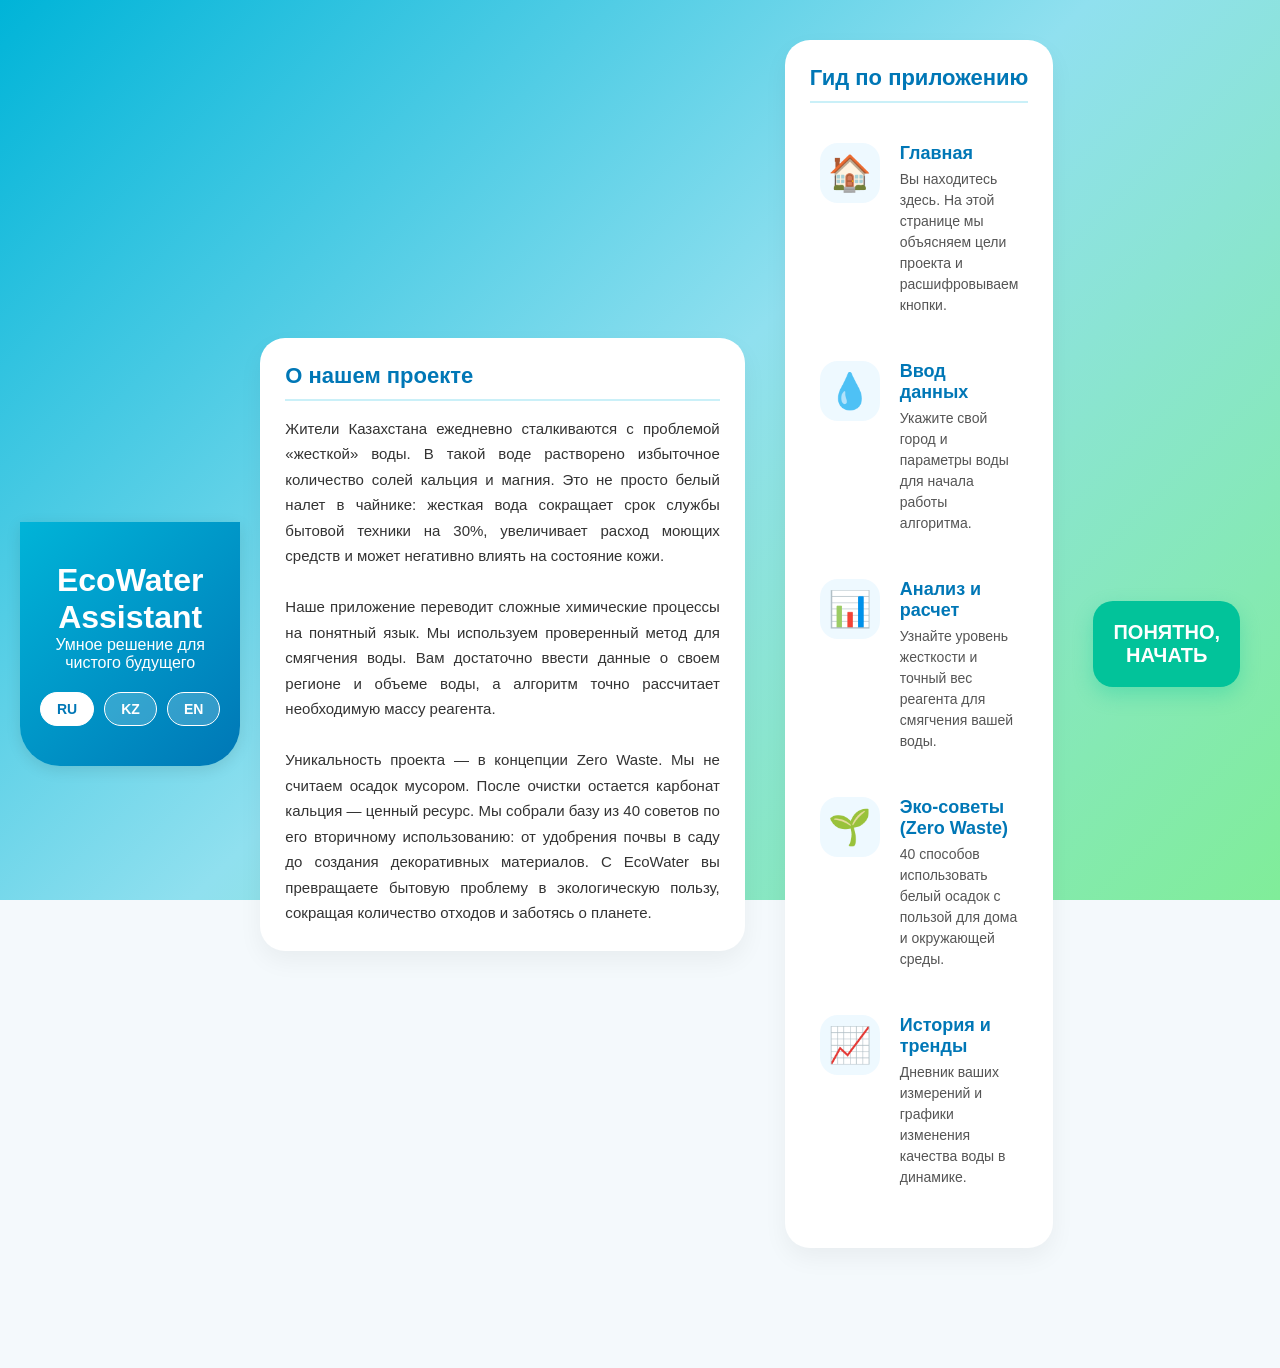
==== index.html @ 664e5698 "Add files via upload" ====
<!DOCTYPE html>
<html lang="ru">
<head>
    <meta charset="UTF-8">
    <meta name="viewport" content="width=device-width, initial-scale=1.0">
    <title>EcoWater Assistant - Главная</title>
    <link rel="stylesheet" href="style2.css">
    <style>
        /* Дополнительные стили для главной страницы */
        body { background-color: #f4f9fc; margin: 0; padding-bottom: 100px; font-family: 'Segoe UI', Tahoma, Geneva, Verdana, sans-serif; }
        
        .welcome-header {
            background: linear-gradient(135deg, #00B4D8 0%, #0077B6 100%);
            color: white;
            padding: 40px 20px;
            text-align: center;
            border-radius: 0 0 40px 40px;
            box-shadow: 0 4px 15px rgba(0,0,0,0.1);
        }

        .language-picker {
            margin-top: 20px;
            display: flex;
            justify-content: center;
            gap: 10px;
        }

        .lang-btn {
            background: rgba(255, 255, 255, 0.2);
            border: 1px solid white;
            color: white;
            padding: 8px 16px;
            border-radius: 20px;
            cursor: pointer;
            font-size: 14px;
            transition: 0.3s;
        }

        .lang-btn.active { background: white; color: #0077B6; font-weight: bold; }

        .content-card {
            background: white;
            margin: 20px;
            padding: 25px;
            border-radius: 25px;
            box-shadow: 0 10px 25px rgba(0,0,0,0.05);
        }

        .section-title {
            color: #0077B6;
            font-size: 22px;
            margin-bottom: 15px;
            border-bottom: 2px solid #caf0f8;
            padding-bottom: 10px;
        }

        .main-description {
            line-height: 1.7;
            color: #333;
            font-size: 15px;
            text-align: justify;
        }

        .icon-legend { margin-top: 30px; }

        .legend-item {
            display: flex;
            align-items: flex-start;
            margin-bottom: 25px;
            padding: 10px;
            border-radius: 15px;
            transition: 0.2s;
        }

        .legend-item:hover { background: #f0f7f9; }

        .legend-icon {
            font-size: 35px;
            margin-right: 20px;
            min-width: 60px;
            height: 60px;
            background: #eef9ff;
            display: flex;
            align-items: center;
            justify-content: center;
            border-radius: 18px;
        }

        .legend-text b { display: block; color: #0077B6; font-size: 18px; margin-bottom: 5px; }
        .legend-text p { margin: 0; color: #555; font-size: 14px; line-height: 1.5; }

        .start-action-btn {
            display: block;
            margin: 20px;
            background: #02C39A;
            color: white;
            text-decoration: none;
            text-align: center;
            padding: 20px;
            border-radius: 20px;
            font-weight: bold;
            font-size: 20px;
            box-shadow: 0 8px 20px rgba(2, 195, 154, 0.3);
            transition: 0.3s;
        }

        .start-action-btn:active { transform: scale(0.98); }
    </style>
</head>
<body>

    <div class="welcome-header">
        <h1 id="txt-title">EcoWater Assistant</h1>
        <p id="txt-subtitle">Умное решение для чистого будущего</p>
        
        <div class="language-picker">
            <button class="lang-btn" onclick="changeAppLang('ru')" id="btn-ru">RU</button>
            <button class="lang-btn" onclick="changeAppLang('kz')" id="b-kz">KZ</button>
            <button class="lang-btn" onclick="changeAppLang('en')" id="b-en">EN</button>
        </div>
    </div>

    <div class="content-card">
        <h3 id="txt-about-title" class="section-title">О нашем проекте</h3>
        <p id="txt-about-p" class="main-description">
            </p>
    </div>

    <div class="content-card">
        <h3 id="txt-guide-title" class="section-title">Гид по приложению</h3>
        
        <div class="icon-legend">
            <div class="legend-item">
                <div class="legend-icon">🏠</div>
                <div class="legend-text">
                    <b id="txt-i1-h">Главная</b>
                    <p id="txt-i1-p">Вы находитесь здесь. На этой странице мы объясняем цели проекта, его важность для экологии и как пользоваться каждой функцией.</p>
                </div>
            </div>

            <div class="legend-item">
                <div class="legend-icon">💧</div>
                <div class="legend-text">
                    <b id="txt-i2-h">Ввод данных</b>
                    <p id="txt-i2-p">Первый шаг к чистой воде. Укажите свой город, источник воды и её объем, чтобы алгоритм подготовил расчеты специально для вас.</p>
                </div>
            </div>

            <div class="legend-item">
                <div class="legend-icon">📊</div>
                <div class="legend-text">
                    <b id="txt-i3-h">Анализ и расчет</b>
                    <p id="txt-i3-p">Сердце приложения. Здесь вы узнаете уровень жесткости вашей воды и получите точный расчет реагента для её эффективного смягчения.</p>
                </div>
            </div>

            <div class="legend-item">
                <div class="legend-icon">🌱</div>
                <div class="legend-text">
                    <b id="txt-i4-h">Эко-советы (Zero Waste)</b>
                    <p id="txt-i4-p">Самый ценный раздел. Мы учим не выбрасывать белый осадок после очистки, а использовать его как ресурс в доме, саду или искусстве.</p>
                </div>
            </div>

            <div class="legend-item">
                <div class="legend-icon">📈</div>
                <div class="legend-text">
                    <b id="txt-i5-h">История и тренды</b>
                    <p id="txt-i5-p">Ваш личный журнал водных измерений. Следите за тем, как меняется качество воды в вашем регионе с помощью наглядных графиков.</p>
                </div>
            </div>
        </div>
    </div>

    <a href="screen2.html" class="start-action-btn" id="txt-start-btn">ПОНЯТНО, НАЧАТЬ</a>

    <script>
        const localization = {
            ru: {
                title: "EcoWater Assistant",
                subtitle: "Умное решение для чистого будущего",
                aboutTitle: "О нашем проекте",
                aboutP: "Жители Казахстана ежедневно сталкиваются с проблемой «жесткой» воды. В такой воде растворено избыточное количество солей кальция и магния. Это не просто белый налет в чайнике: жесткая вода сокращает срок службы бытовой техники на 30%, увеличивает расход моющих средств и может негативно влиять на состояние кожи. <br><br> Наше приложение переводит сложные химические процессы на понятный язык. Мы используем проверенный метод для смягчения воды. Вам достаточно ввести данные о своем регионе и объеме воды, а алгоритм точно рассчитает необходимую массу реагента. <br><br> Уникальность проекта — в концепции Zero Waste. Мы не считаем осадок мусором. После очистки остается карбонат кальция — ценный ресурс. Мы собрали базу из 40 советов по его вторичному использованию: от удобрения почвы в саду до создания декоративных материалов. С EcoWater вы превращаете бытовую проблему в экологическую пользу, сокращая количество отходов и заботясь о планете.",
                guideTitle: "Гид по приложению",
                i1h: "Главная", i1p: "Вы находитесь здесь. На этой странице мы объясняем цели проекта и расшифровываем кнопки.",
                i2h: "Ввод данных", i2p: "Укажите свой город и параметры воды для начала работы алгоритма.",
                i3h: "Анализ и расчет", i3p: "Узнайте уровень жесткости и точный вес реагента для смягчения вашей воды.",
                i4h: "Эко-советы (Zero Waste)", i4p: "40 способов использовать белый осадок с пользой для дома и окружающей среды.",
                i5h: "История и тренды", i5p: "Дневник ваших измерений и графики изменения качества воды в динамике.",
                start: "ПОНЯТНО, НАЧАТЬ"
            },
            kz: {
                title: "EcoWater Assistant",
                subtitle: "Таза болашаққа арналған ақылды шешім",
                aboutTitle: "Жоба туралы",
                aboutP: "Қазақстанның өңірлерінің тұрғындары күн сайын «қатты» су мәселесіне тап болады. Мұндай суда кальций мен магний тұздарының артық мөлшері еріген. Бұл тек шәйнектегі қақ емес: қатты су тұрмыстық техниканың қызмет ету мерзімін 30%-ға қысқартады және теріге кері әсер етуі мүмкін. <br><br> Біздің қосымша күрделі химиялық процестерді түсінікті тілге аударады. Біз суды жұмсартудың ғылыми дәлелденген әдісі — әктеуді қолданамыз. Аймақ пен су көлемі туралы мәліметтерді енгізсеңіз жеткілікті, алгоритм реагенттің қажетті массасын дәл есептейді. <br><br> Жобаның бірегейлігі — Zero Waste тұжырымдамасында. Біз тұнбаны қоқыс деп санамаймыз. Тазалаудан кейін кальций карбонаты қалады — бұл құнды ресурс. Біз оны қайта пайдаланудың 40 кеңесін жинадық: бақша топырағын тыңайтудан бастап сәндік материалдар жасауға дейін. EcoWater-мен сіз тұрмыстық мәселені экологиялық пайдаға айналдырып, қалдықтарды азайтасыз.",
                guideTitle: "Қосымша нұсқаулығы",
                i1h: "Басты бет", i1p: "Сіз осындасыз. Бұл бетте біз жобаның мақсаты мен батырмалардың мәнін түсіндіреміз.",
                i2h: "Мәлімет енгізу", i2p: "Алгоритм жұмысын бастау үшін қала мен су параметрлерін көрсетіңіз.",
                i3h: "Талдау мен есептеу", i3p: "Судың қаттылық деңгейін және оны жұмсартуға қажетті реагент салмағын біліңіз.",
                i4h: "Эко-кеңестер (Zero Waste)", i4p: "Ақ тұнбаны үй мен қоршаған ортаға пайдалы етіп қолданудың 40 жолы.",
                i5h: "Тарих пен трендтер", i5p: "Өлшеулер күнделігі және су сапасының өзгеру динамикасының графиктері.",
                start: "ТҮСІНІКТІ, БАСТАУ"
            },
            en: {
                title: "EcoWater Assistant",
                subtitle: "Smart Solution for a Clean Future",
                aboutTitle: "About Our Project",
                aboutP: "Residents of Kazakhstan face the problem of 'hard' water every day. Excess calcium and magnesium salts are dissolved in such water. This is not just lime in a kettle: hard water reduces the lifespan of appliances by 30% and can irritate the skin. <br><br> Our app translates complex chemical processes into simple language. We use the lime softening method — a scientifically proven way to soften water. Just enter your region and water volume, and the algorithm will calculate the exact mass of reagent needed. <br><br> The uniqueness of the project lies in the Zero Waste concept. We do not consider sediment as trash. Calcium carbonate remains after purification — it's a valuable resource. We have collected 40 tips for its reuse: from soil fertilization to creating decorative materials. With EcoWater, you turn a household problem into an environmental benefit, reducing waste and caring for the planet.",
                guideTitle: "App Guide",
                i1h: "Home", i1p: "You are here. This page explains our goals and the meaning of each function.",
                i2h: "Data Input", i2p: "Select your city and water parameters to start the algorithm.",
                i3h: "Analysis", i3p: "Discover the hardness level and get the precise reagent dose for softening.",
                i4h: "Eco-tips (Zero Waste)", i4p: "40 ways to reuse white sediment for your home and environment.",
                i5h: "History & Trends", i5p: "Your measurement log and charts showing water quality dynamics over time.",
                start: "I GOT IT, START"
            }
        };

        function changeAppLang(lang) {
            localStorage.setItem('userSelectedLang', lang);
            const data = localization[lang];
            
            document.getElementById('txt-title').innerText = data.title;
            document.getElementById('txt-subtitle').innerText = data.subtitle;
            document.getElementById('txt-about-title').innerText = data.aboutTitle;
            document.getElementById('txt-about-p').innerHTML = data.aboutP;
            document.getElementById('txt-guide-title').innerText = data.guideTitle;
            document.getElementById('txt-i1-h').innerText = data.i1h; document.getElementById('txt-i1-p').innerText = data.i1p;
            document.getElementById('txt-i2-h').innerText = data.i2h; document.getElementById('txt-i2-p').innerText = data.i2p;
            document.getElementById('txt-i3-h').innerText = data.i3h; document.getElementById('txt-i3-p').innerText = data.i3p;
            document.getElementById('txt-i4-h').innerText = data.i4h; document.getElementById('txt-i4-p').innerText = data.i4p;
            document.getElementById('txt-i5-h').innerText = data.i5h; document.getElementById('txt-i5-p').innerText = data.i5p;
            document.getElementById('txt-start-btn').innerText = data.start;

            // Стилизация кнопок языков
            document.querySelectorAll('.lang-btn').forEach(btn => btn.classList.remove('active'));
            if(lang === 'ru') document.getElementById('btn-ru').classList.add('active');
            if(lang === 'kz') document.getElementById('b-kz').classList.add('active');
            if(lang === 'en') document.getElementById('b-en').classList.add('active');
        }

        window.onload = () => {
            const saved = localStorage.getItem('userSelectedLang') || 'ru';
            changeAppLang(saved);
        };
    </script>
</body>
</html>
---- style2.css ----
/* ================= ФИНАЛЬНЫЙ СТИЛЬ WATERFIX ================= */
* {
    margin: 0;
    padding: 0;
    box-sizing: border-box;
    font-family: 'Segoe UI', Tahoma, sans-serif;
}

body {
    min-height: 100vh;
    background: linear-gradient(135deg, #00b4d8, #90e0ef, #80ed99);
    background-attachment: fixed;
    display: flex;
    justify-content: center; /* Центрирует контейнер по горизонтали на ПК */
    align-items: center;    /* Центрирует контейнер по вертикали на ПК */
    padding: 20px 20px 120px; /* Отступ снизу для навигации */
    color: #023047;
}

/* ГЛАВНЫЙ КОНТЕЙНЕР - ТЕПЕРЬ ОН БУДЕТ ПОСЕРЕДИНЕ */
.container {
    width: 100%;
    max-width: 500px; /* Максимальная ширина, как у телефона */
    background: rgba(255, 255, 255, 0.98);
    border-radius: 30px;
    padding: 30px;
    box-shadow: 0 20px 50px rgba(0,0,0,0.15);
    margin: auto; /* Самая важная строчка для центрирования! */
    display: flex;
    flex-direction: column;
    animation: fadeIn 0.8s ease-out;
}

@keyframes fadeIn {
    from { opacity: 0; transform: translateY(20px); }
    to { opacity: 1; transform: translateY(0); }
}

/* ШАПКА И КНОПКИ ЯЗЫКОВ */
.header {
    display: flex;
    justify-content: space-between;
    align-items: center;
    margin-bottom: 25px;
}

.language-switch {
    display: flex;
    gap: 8px;
}

.lang-btn {
    padding: 8px 12px;
    border: 1px solid #00b4d8;
    border-radius: 12px;
    background: white;
    color: #00b4d8;
    font-weight: bold;
    cursor: pointer;
    transition: 0.3s;
    font-size: 12px;
}

.lang-btn.active, .lang-btn:hover {
    background: #00b4d8;
    color: white;
}

/* КАРТОЧКИ (для истории и советов) */
.card, .history-card, .cat-card, .chart-card {
    background: white;
    padding: 20px;
    border-radius: 20px;
    margin-bottom: 15px;
    box-shadow: 0 4px 15px rgba(0,0,0,0.05);
    transition: all 0.3s cubic-bezier(0.175, 0.885, 0.32, 1.275);
    border: 1px solid #f0f4f8;
}

.card:hover, .history-card:hover, .cat-card:hover {
    transform: translateY(-5px);
    box-shadow: 0 10px 20px rgba(0, 119, 182, 0.15);
    border-color: #00b4d8;
}

/* СПЕЦИАЛЬНЫЕ БЛОКИ ДЛЯ 4 СТРАНИЦЫ */
.category-grid {
    display: grid;
    grid-template-columns: 1fr 1fr;
    gap: 12px;
}

.cat-icon { font-size: 24px; margin-bottom: 5px; display: block; }

/* НИЖНЯЯ НАВИГАЦИЯ (NavBar) */
.nav-bar {
    position: fixed;
    bottom: 20px;
    left: 50%;
    transform: translateX(-50%);
    width: 90%;
    max-width: 450px;
    background: white;
    display: flex;
    justify-content: space-around;
    padding: 12px;
    border-radius: 25px;
    box-shadow: 0 10px 30px rgba(0,0,0,0.2);
    z-index: 1000;
}

.nav-item {
    text-decoration: none;
    color: #adb5bd;
    font-size: 11px;
    text-align: center;
    transition: 0.3s;
}

.nav-item.active {
    color: #00b4d8;
    font-weight: bold;
    transform: translateY(-3px);
}

/* КНОПКА ОЧИСТКИ */
.btn-clear {
    width: 100%;
    padding: 12px;
    border: none;
    border-radius: 15px;
    background: #ff4d4d;
    color: white;
    font-weight: bold;
    margin-top: 10px;
    cursor: pointer;
    transition: 0.3s;
}
/* Отступ для селекторов и инпутов, чтобы не прилипали */
select, input {
    width: 100%;
    padding: 12px;
    margin-top: 8px;
    margin-bottom: 20px; /* Создает пространство до следующего заголовка */
    border-radius: 12px;
    border: 1px solid #ddd;
    display: block; /* Гарантирует, что элемент будет на новой строке */
}

/* Красивая кнопка Рассчитать */
.nav-btn {
    width: 100%;
    background: linear-gradient(135.44deg, #00B4D8 0%, #0077B6 100%);
    color: white;
    border: none;
    padding: 15px;
    border-radius: 15px;
    font-size: 16px;
    font-weight: bold;
    cursor: pointer;
    box-shadow: 0 4px 15px rgba(0, 180, 216, 0.3);
    transition: transform 0.2s;
}

.nav-btn:active {
    transform: scale(0.98);
}

.btn-clear:hover { background: #e63946; }

/* ЧАТ BOTPRESS */
#chat-window {
    border-radius: 20px;
    overflow: hidden;
    border: 1px solid #eee;
    margin-top: 15px;
} 
.nav-bar {
    display: flex;
    justify-content: space-around;
    align-items: center;
    position: fixed;
    bottom: 0;
    width: 100%;
    background: white;
    padding: 10px 0;
    border-top: 1px solid #ddd;
    z-index: 1000;
}

.nav-item {
    flex: 1; /* Равномерно распределяет все 5 кнопок */
    text-align: center;
    font-size: 10px; /* Немного уменьшаем текст, чтобы влезло в ряд */
    text-decoration: none;
    color: #777;
}

.nav-item.active {
    color: #0077B6;
    font-weight: bold;
}
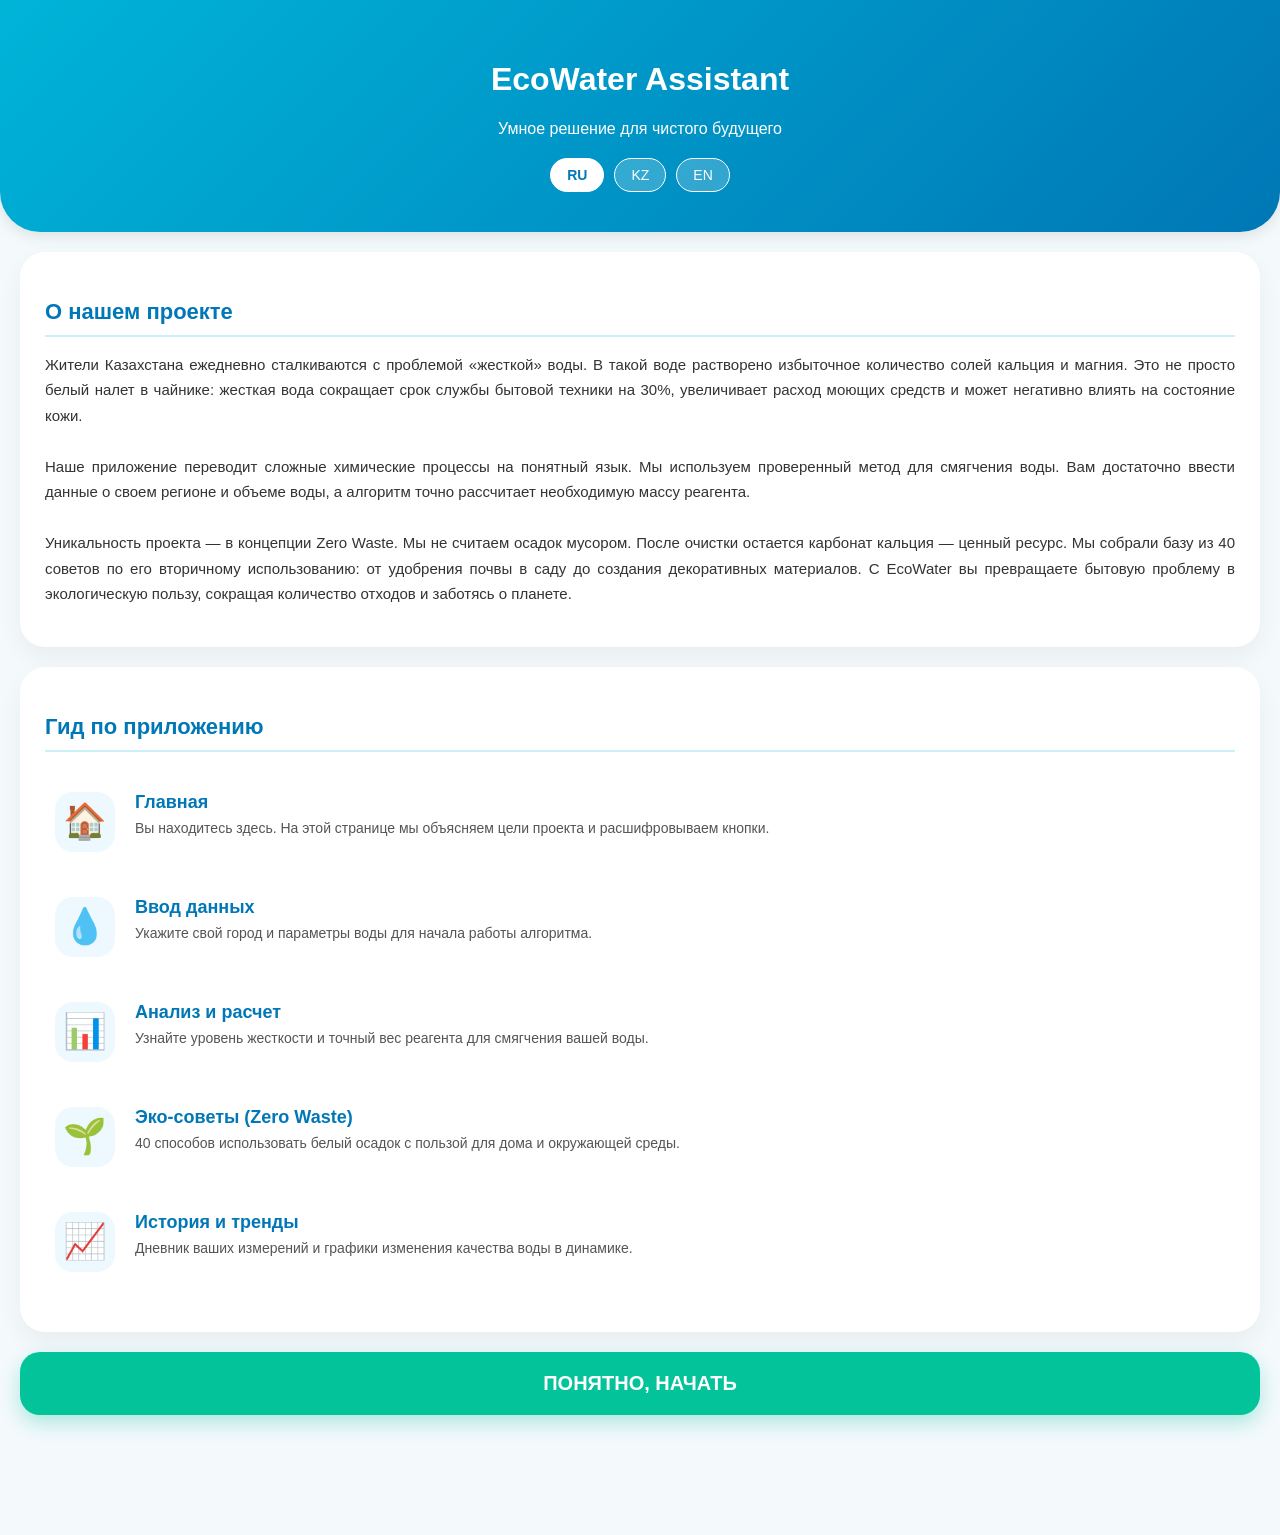
==== commit 13c1ccab: "Update index.html" ====
--- a/index.html
+++ b/index.html
@@ -4,7 +4,6 @@
     <meta charset="UTF-8">
     <meta name="viewport" content="width=device-width, initial-scale=1.0">
     <title>EcoWater Assistant - Главная</title>
-    <link rel="stylesheet" href="style2.css">
     <style>
         /* Дополнительные стили для главной страницы */
         body { background-color: #f4f9fc; margin: 0; padding-bottom: 100px; font-family: 'Segoe UI', Tahoma, Geneva, Verdana, sans-serif; }
@@ -246,4 +245,4 @@
         };
     </script>
 </body>
-</html>+</html>
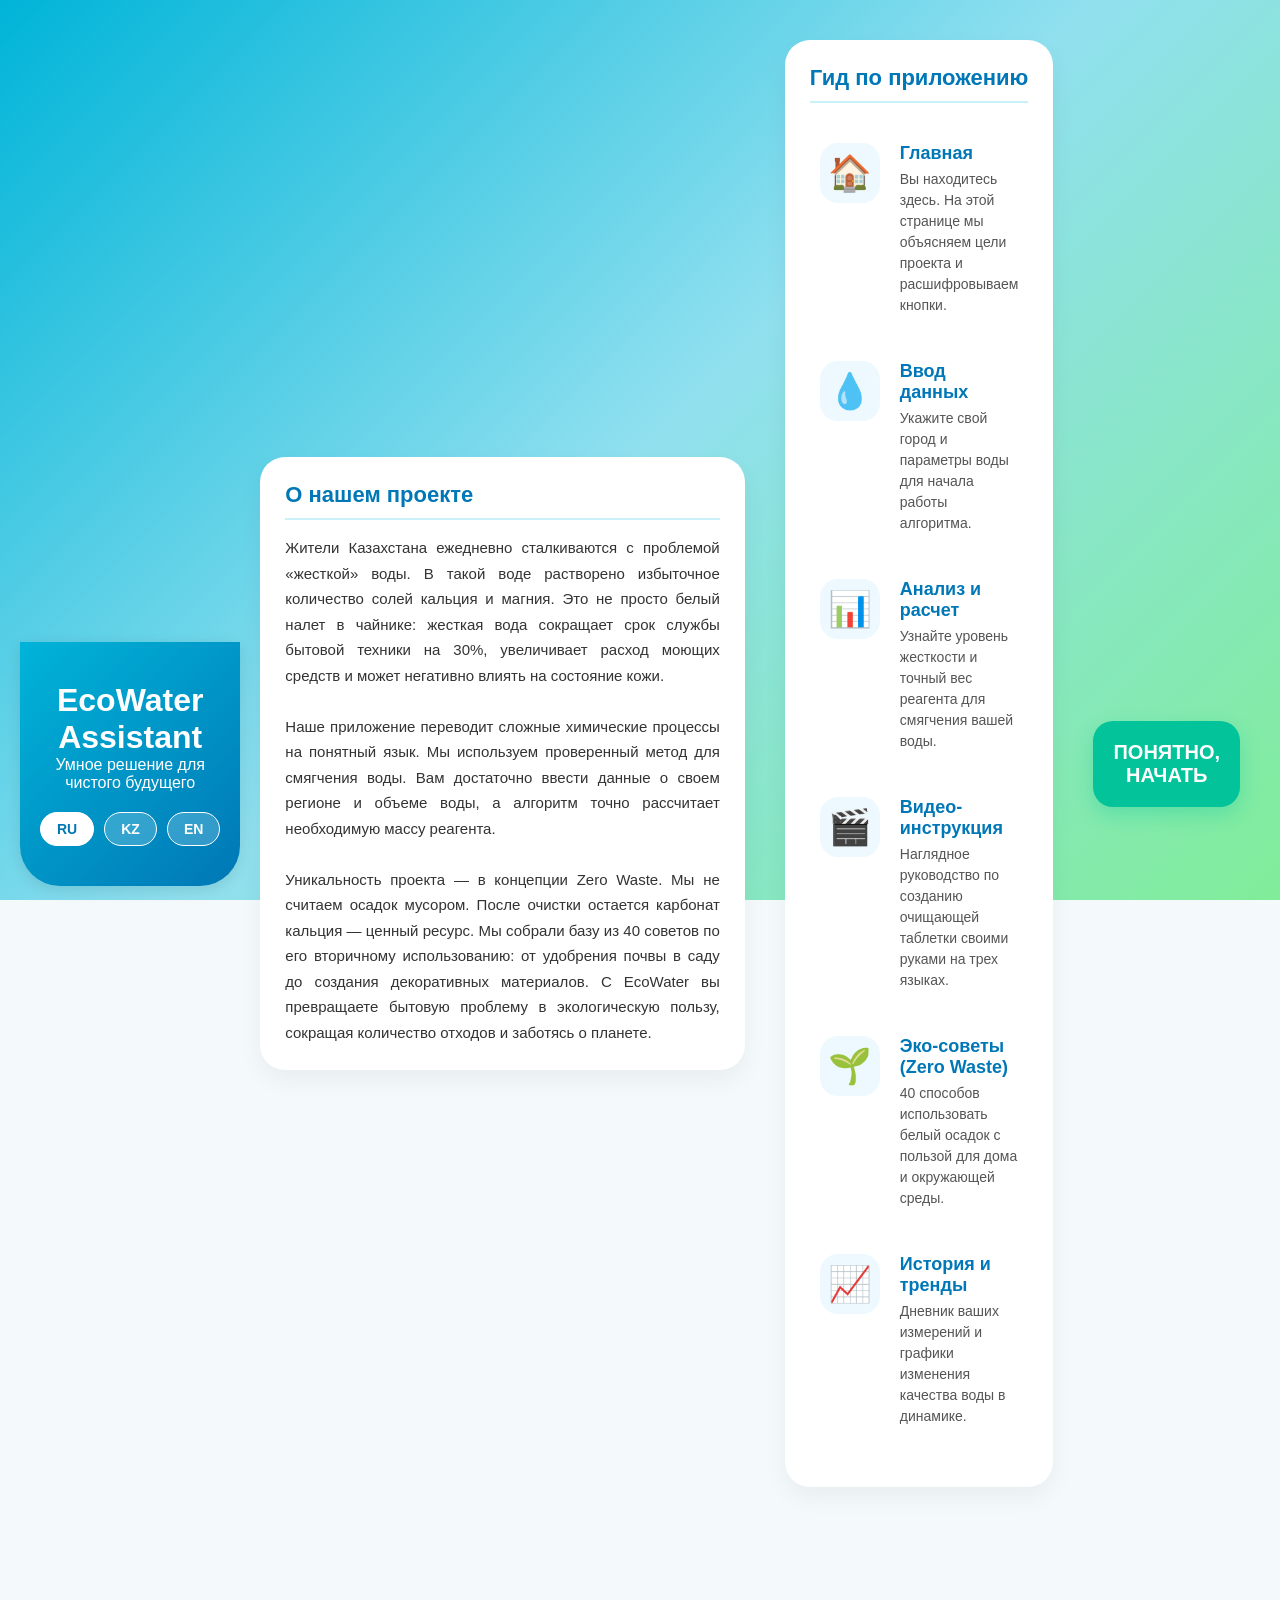
==== commit ab51106e: "Update index.html" ====
--- a/index.html
+++ b/index.html
@@ -3,10 +3,10 @@
 <head>
     <meta charset="UTF-8">
     <meta name="viewport" content="width=device-width, initial-scale=1.0">
-    <title>EcoWater Assistant - Главная</title>
+    <title>EcoWater Assistant - Главная</title><link rel="stylesheet" href="style2.css">
     <style>
         /* Дополнительные стили для главной страницы */
-        body { background-color: #f4f9fc; margin: 0; padding-bottom: 100px; font-family: 'Segoe UI', Tahoma, Geneva, Verdana, sans-serif; }
+        body { background-color: #f4f9fc; margin: 0; padding-bottom: 120px; font-family: 'Segoe UI', Tahoma, Geneva, Verdana, sans-serif; }
         
         .welcome-header {
             background: linear-gradient(135deg, #00B4D8 0%, #0077B6 100%);
@@ -120,7 +120,7 @@
     </div>
 
     <div class="content-card">
-        <h3 id="txt-about-title" class="section-title">О нашем проекте</h3>
+        <h3 id="txt-about-title" class="section-title">О нашем проекте!</h3>
         <p id="txt-about-p" class="main-description">
             </p>
     </div>
@@ -133,7 +133,7 @@
                 <div class="legend-icon">🏠</div>
                 <div class="legend-text">
                     <b id="txt-i1-h">Главная</b>
-                    <p id="txt-i1-p">Вы находитесь здесь. На этой странице мы объясняем цели проекта, его важность для экологии и как пользоваться каждой функцией.</p>
+                    <p id="txt-i1-p">Вы находитесь здесь. На этой странице мы объясняем цели проекта и расшифровываем кнопки.</p>
                 </div>
             </div>
 
@@ -141,7 +141,7 @@
                 <div class="legend-icon">💧</div>
                 <div class="legend-text">
                     <b id="txt-i2-h">Ввод данных</b>
-                    <p id="txt-i2-p">Первый шаг к чистой воде. Укажите свой город, источник воды и её объем, чтобы алгоритм подготовил расчеты специально для вас.</p>
+                    <p id="txt-i2-p">Укажите свой город и параметры воды для начала работы алгоритма.</p>
                 </div>
             </div>
 
@@ -149,7 +149,15 @@
                 <div class="legend-icon">📊</div>
                 <div class="legend-text">
                     <b id="txt-i3-h">Анализ и расчет</b>
-                    <p id="txt-i3-p">Сердце приложения. Здесь вы узнаете уровень жесткости вашей воды и получите точный расчет реагента для её эффективного смягчения.</p>
+                    <p id="txt-i3-p">Узнайте уровень жесткости и точный вес реагента для смягчения вашей воды.</p>
+                </div>
+            </div>
+
+            <div class="legend-item">
+                <div class="legend-icon">🎬</div>
+                <div class="legend-text">
+                    <b id="txt-i-video-h">Видео-инструкция</b>
+                    <p id="txt-i-video-p">Наглядное руководство по созданию очищающей таблетки своими руками на трех языках.</p>
                 </div>
             </div>
 
@@ -157,7 +165,7 @@
                 <div class="legend-icon">🌱</div>
                 <div class="legend-text">
                     <b id="txt-i4-h">Эко-советы (Zero Waste)</b>
-                    <p id="txt-i4-p">Самый ценный раздел. Мы учим не выбрасывать белый осадок после очистки, а использовать его как ресурс в доме, саду или искусстве.</p>
+                    <p id="txt-i4-p">40 способов использовать белый осадок с пользой для дома и окружающей среды.</p>
                 </div>
             </div>
 
@@ -165,7 +173,7 @@
                 <div class="legend-icon">📈</div>
                 <div class="legend-text">
                     <b id="txt-i5-h">История и тренды</b>
-                    <p id="txt-i5-p">Ваш личный журнал водных измерений. Следите за тем, как меняется качество воды в вашем регионе с помощью наглядных графиков.</p>
+                    <p id="txt-i5-p">Ваш личный журнал водных измерений и графики изменения качества воды.</p>
                 </div>
             </div>
         </div>
@@ -184,6 +192,7 @@
                 i1h: "Главная", i1p: "Вы находитесь здесь. На этой странице мы объясняем цели проекта и расшифровываем кнопки.",
                 i2h: "Ввод данных", i2p: "Укажите свой город и параметры воды для начала работы алгоритма.",
                 i3h: "Анализ и расчет", i3p: "Узнайте уровень жесткости и точный вес реагента для смягчения вашей воды.",
+                ivh: "Видео-инструкция", ivp: "Наглядное руководство по созданию очищающей таблетки своими руками на трех языках.",
                 i4h: "Эко-советы (Zero Waste)", i4p: "40 способов использовать белый осадок с пользой для дома и окружающей среды.",
                 i5h: "История и тренды", i5p: "Дневник ваших измерений и графики изменения качества воды в динамике.",
                 start: "ПОНЯТНО, НАЧАТЬ"
@@ -197,6 +206,7 @@
                 i1h: "Басты бет", i1p: "Сіз осындасыз. Бұл бетте біз жобаның мақсаты мен батырмалардың мәнін түсіндіреміз.",
                 i2h: "Мәлімет енгізу", i2p: "Алгоритм жұмысын бастау үшін қала мен су параметрлерін көрсетіңіз.",
                 i3h: "Талдау мен есептеу", i3p: "Судың қаттылық деңгейін және оны жұмсартуға қажетті реагент салмағын біліңіз.",
+                ivh: "Видео-нұсқаулық", ivp: "Тазарту таблеткасын өз қолыңызбен жасау бойынша үш тілдегі көрнекі нұсқаулық.",
                 i4h: "Эко-кеңестер (Zero Waste)", i4p: "Ақ тұнбаны үй мен қоршаған ортаға пайдалы етіп қолданудың 40 жолы.",
                 i5h: "Тарих пен трендтер", i5p: "Өлшеулер күнделігі және су сапасының өзгеру динамикасының графиктері.",
                 start: "ТҮСІНІКТІ, БАСТАУ"
@@ -210,6 +220,7 @@
                 i1h: "Home", i1p: "You are here. This page explains our goals and the meaning of each function.",
                 i2h: "Data Input", i2p: "Select your city and water parameters to start the algorithm.",
                 i3h: "Analysis", i3p: "Discover the hardness level and get the precise reagent dose for softening.",
+                ivh: "Video Instruction", ivp: "A visual guide to creating your own purification tablet in three languages.",
                 i4h: "Eco-tips (Zero Waste)", i4p: "40 ways to reuse white sediment for your home and environment.",
                 i5h: "History & Trends", i5p: "Your measurement log and charts showing water quality dynamics over time.",
                 start: "I GOT IT, START"
@@ -225,14 +236,19 @@
             document.getElementById('txt-about-title').innerText = data.aboutTitle;
             document.getElementById('txt-about-p').innerHTML = data.aboutP;
             document.getElementById('txt-guide-title').innerText = data.guideTitle;
+            
             document.getElementById('txt-i1-h').innerText = data.i1h; document.getElementById('txt-i1-p').innerText = data.i1p;
             document.getElementById('txt-i2-h').innerText = data.i2h; document.getElementById('txt-i2-p').innerText = data.i2p;
             document.getElementById('txt-i3-h').innerText = data.i3h; document.getElementById('txt-i3-p').innerText = data.i3p;
+            
+            // Новое видео-описание
+            document.getElementById('txt-i-video-h').innerText = data.ivh; 
+            document.getElementById('txt-i-video-p').innerText = data.ivp;
+            
             document.getElementById('txt-i4-h').innerText = data.i4h; document.getElementById('txt-i4-p').innerText = data.i4p;
             document.getElementById('txt-i5-h').innerText = data.i5h; document.getElementById('txt-i5-p').innerText = data.i5p;
             document.getElementById('txt-start-btn').innerText = data.start;
 
-            // Стилизация кнопок языков
             document.querySelectorAll('.lang-btn').forEach(btn => btn.classList.remove('active'));
             if(lang === 'ru') document.getElementById('btn-ru').classList.add('active');
             if(lang === 'kz') document.getElementById('b-kz').classList.add('active');
--- a/style2.css
+++ b/style2.css
@@ -0,0 +1,215 @@
+/* ================= ФИНАЛЬНЫЙ СТИЛЬ WATERFIX ================= */
+/* GLOBAL RESET: Removes default browser margins and ensures consistent box-sizing 
+   across all elements for predictable layout behavior. */
+*{
+    margin: 0;
+    padding: 0;
+    box-sizing: border-box;
+    font-family: 'Segoe UI', Tahoma, sans-serif;
+}
+/* BASE STYLING:
+   Implementing a dynamic gradient background to enhance visual appeal.
+   The 'fixed' attachment keeps the background stable during scrolling. */
+body {
+    min-height: 100vh;
+    background: linear-gradient(135deg, #00b4d8, #90e0ef, #80ed99);
+    background-attachment: fixed;
+    display: flex;
+    justify-content: center; /* Horizontal centering for Desktop view */
+    align-items: center;  /* Vertical centering for Desktop view */
+    padding: 20px 20px 120px; /* Extra bottom padding to prevent Nav overlap */
+    color: #023047;
+}
+
+/* MAIN CONTAINER ARCHITECTURE:
+   Simulates a mobile app interface within a desktop browser.
+   Includes a subtle fadeIn animation for a polished user experience. */
+.container {
+    width: 100%;
+    max-width: 500px; /* Максимальная ширина, как у телефона */
+    background: rgba(255, 255, 255, 0.98);
+    border-radius: 30px;
+    padding: 30px;
+    box-shadow: 0 20px 50px rgba(0,0,0,0.15);
+    margin: auto; /* Самая важная строчка для центрирования! */
+    display: flex;
+    flex-direction: column;
+    animation: fadeIn 0.8s ease-out;
+}
+/* ANIMATION KEYFRAMES:
+   Smooth entry effect that slides the content upward while fading in. */
+@keyframes fadeIn {
+    from { opacity: 0; transform: translateY(20px); }
+    to { opacity: 1; transform: translateY(0); }
+}
+
+/* UI HEADER & LANGUAGE CONTROLS:
+   Uses Flexbox for space-between positioning of title and toggles. */
+.header {
+    display: flex;
+    justify-content: space-between;
+    align-items: center;
+    margin-bottom: 25px;
+}
+
+.language-switch {
+    display: flex;
+    gap: 8px;
+}
+/* INTERACTIVE BUTTONS:
+   Implements transition effects for smooth color changes on hover/active states. */
+.lang-btn {
+    padding: 8px 12px;
+    border: 1px solid #00b4d8;
+    border-radius: 12px;
+    background: white;
+    color: #00b4d8;
+    font-weight: bold;
+    cursor: pointer;
+    transition: 0.3s;
+    font-size: 12px;
+}
+
+.lang-btn.active, .lang-btn:hover {
+    background: #00b4d8;
+    color: white;
+}
+
+/* COMPONENT CARDS:
+   Modular card design used for data history, tips, and results.
+   Features a 3D-lift effect (transform) on hover for better interactivity. */
+.card, .history-card, .cat-card, .chart-card {
+    background: white;
+    padding: 20px;
+    border-radius: 20px;
+    margin-bottom: 15px;
+    box-shadow: 0 4px 15px rgba(0,0,0,0.05);
+    transition: all 0.3s cubic-bezier(0.175, 0.885, 0.32, 1.275);
+    border: 1px solid #f0f4f8;
+}
+
+.card:hover, .history-card:hover, .cat-card:hover {
+    transform: translateY(-5px);
+    box-shadow: 0 10px 20px rgba(0, 119, 182, 0.15);
+    border-color: #00b4d8;
+}
+/* GRID SYSTEM: 
+   Optimized for 4th page (Tips) to display categories in a 2-column layout. */
+.category-grid {
+    display: grid;
+    grid-template-columns: 1fr 1fr;
+    gap: 12px;
+}
+
+.cat-icon { font-size: 24px; margin-bottom: 5px; display: block; }
+/* FIXED NAVIGATION BAR:
+   Maintains accessibility at the bottom of the screen (Mobile UX standard).
+   Uses 'z-index' to ensure it remains above all other content. */
+.nav-bar {
+    position: fixed;
+    bottom: 20px;
+    left: 50%;
+    transform: translateX(-50%);
+    width: 90%;
+    max-width: 450px;
+    background: white;
+    display: flex;
+    justify-content: space-around;
+    padding: 12px;
+    border-radius: 25px;
+    box-shadow: 0 10px 30px rgba(0,0,0,0.2);
+    z-index: 1000;
+}
+
+.nav-item {
+    text-decoration: none;
+    color: #adb5bd;
+    font-size: 11px;
+    text-align: center;
+    transition: 0.3s;
+}
+
+.nav-item.active {
+    color: #00b4d8;
+    font-weight: bold;
+    transform: translateY(-3px);
+}
+
+/* DANGER ACTION STYLING: Red color coding for data erasure. */
+.btn-clear {
+    width: 100%;
+    padding: 12px;
+    border: none;
+    border-radius: 15px;
+    background: #ff4d4d;
+    color: white;
+    font-weight: bold;
+    margin-top: 10px;
+    cursor: pointer;
+    transition: 0.3s;
+}
+/* Indentation for selectors and inputs so they don't stick */
+select, input {
+    width: 100%;
+    padding: 12px;
+    margin-top: 8px;
+    margin-bottom: 20px; /* Создает пространство до следующего заголовка */
+    border-radius: 12px;
+    border: 1px solid #ddd;
+    display: block; /* Гарантирует, что элемент будет на новой строке */
+}
+
+/* CALL-TO-ACTION (CTA) BUTTON:
+   Prominent styling with a linear gradient to guide the user towards primary actions. */
+.nav-btn {
+    width: 100%;
+    background: linear-gradient(135.44deg, #00B4D8 0%, #0077B6 100%);
+    color: white;
+    border: none;
+    padding: 15px;
+    border-radius: 15px;
+    font-size: 16px;
+    font-weight: bold;
+    cursor: pointer;
+    box-shadow: 0 4px 15px rgba(0, 180, 216, 0.3);
+    transition: transform 0.2s;
+}
+
+.nav-btn:active {
+    transform: scale(0.98);
+}
+
+.btn-clear:hover { background: #e63946; }
+
+/*BOTPRESS CHAT */
+#chat-window {
+    border-radius: 20px;
+    overflow: hidden;
+    border: 1px solid #eee;
+    margin-top: 15px;
+} 
+.nav-bar {
+    display: flex;
+    justify-content: space-around;
+    align-items: center;
+    position: fixed;
+    bottom: 0;
+    width: 100%;
+    background: white;
+    padding: 10px 0;
+    border-top: 1px solid #ddd;
+    z-index: 1000;
+}
+
+.nav-item {
+    flex: 1; /* Evenly distributes all 5 buttons */
+    text-align: center;
+    font-size: 10px; /* Slightly reduce the text so that it fits in a row */
+    text-decoration: none;
+    color: #777;
+}
+
+.nav-item.active {
+    color: #0077B6;
+    font-weight: bold;
+}
